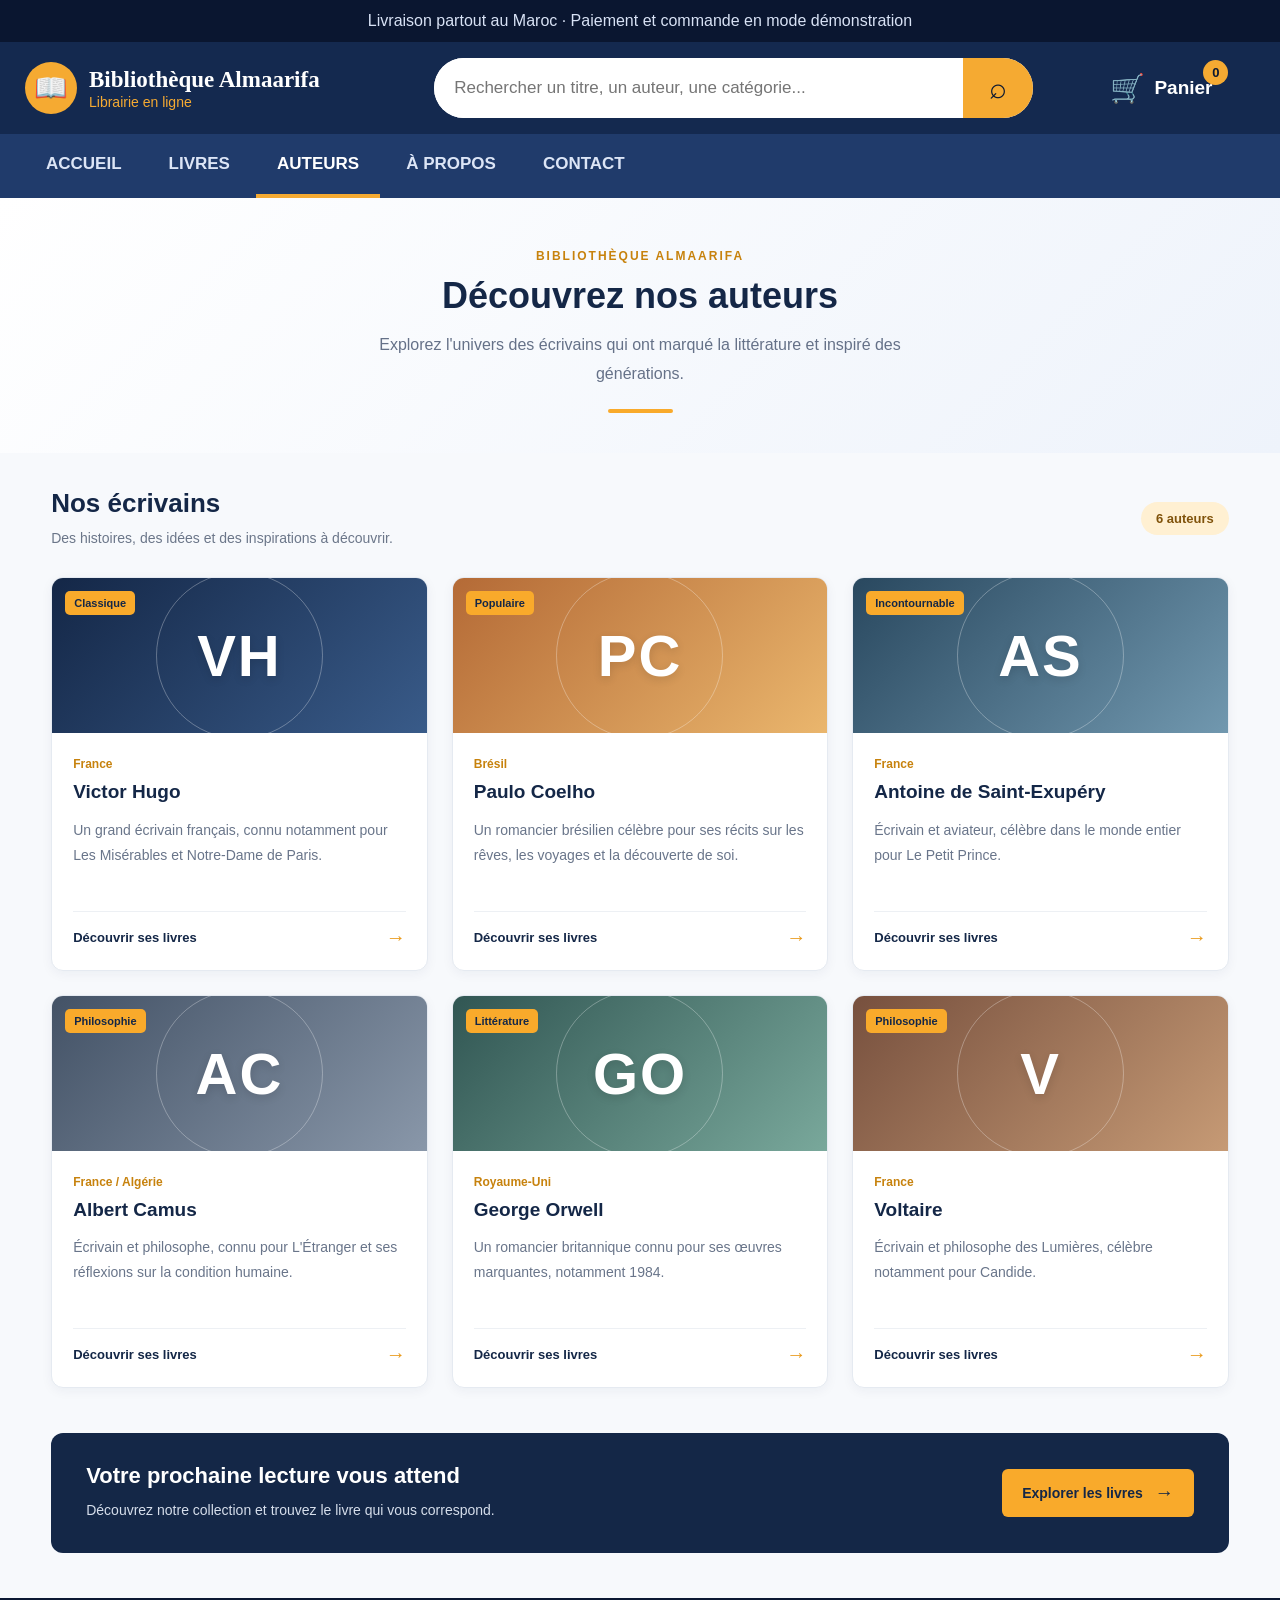
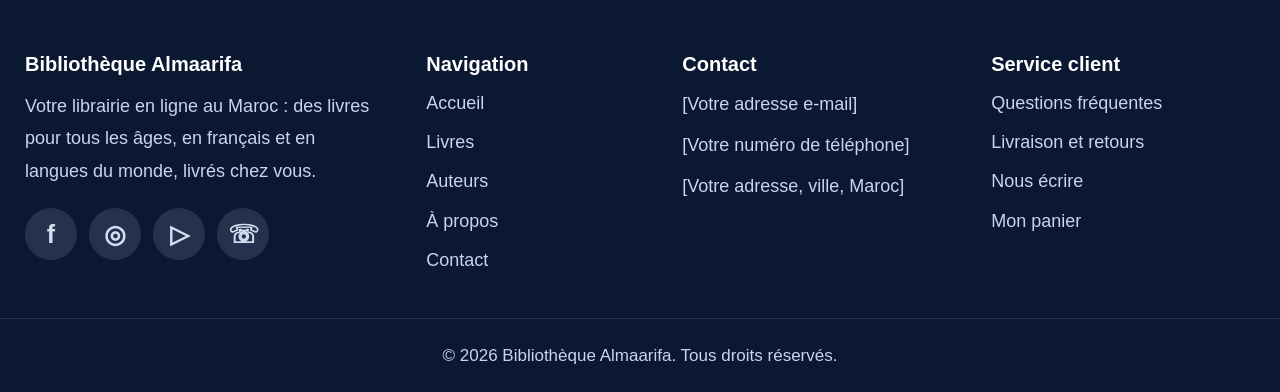
==== Auteurs.html @ 868e1ade "version 2" ====
<!DOCTYPE html>
<html lang="fr">
<head>
    <meta charset="UTF-8">
    <meta name="viewport" content="width=device-width, initial-scale=1.0">
    <title>Ma Bibliothèque</title>
    <link rel="stylesheet" href="style.css">
</head>
<body>
  <header class="site-header">

    <div class="top-bar">
        Livraison partout au Maroc · Paiement et commande en mode démonstration
    </div>

    <div class="header-main">

        <a href="index.html" class="logo">
            <span class="logo-icon">📖</span>
            <span class="logo-text">
                <strong>Bibliothèque Almaarifa</strong>
                <small>Librairie en ligne</small>
            </span>
        </a>

        <form class="search-bar" action="#" method="get">
            <input
                type="search"
                name="recherche"
                placeholder="Rechercher un titre, un auteur, une catégorie..."
            >
            <button type="submit" aria-label="Rechercher">⌕</button>
        </form>

        <a href="panier.html" class="cart">
            <span class="cart-icon">🛒</span>
            <strong>Panier</strong>
            <span class="cart-count">0</span>
        </a>

    </div>

    <nav class="main-nav">
        <div class="nav-container">
            <a href="index.html" >ACCUEIL</a>
            <a href="Livres.html">LIVRES</a>
            <a href="Auteurs.html"class="active">AUTEURS</a>
            <a href="À propos.html">À PROPOS</a>
            <a href="contact.html">CONTACT</a>
        </div>
    </nav>
</header>

<!-- ===== PAGE AUTEURS ===== -->
<main class="auteurs-page">

    <!-- En-tête de la page -->
    <section class="auteurs-hero">
        <span class="auteurs-label">BIBLIOTHÈQUE ALMAARIFA</span>

        <h1>Découvrez nos auteurs</h1>

        <p>
            Explorez l'univers des écrivains qui ont marqué
            la littérature et inspiré des générations.
        </p>

        <div class="auteurs-decoration"></div>
    </section>

    <!-- Présentation -->
    <section class="auteurs-content">

        <div class="auteurs-titre">
            <div>
                <h2>Nos écrivains</h2>
                <p>Des histoires, des idées et des inspirations à découvrir.</p>
            </div>

            <span class="auteurs-total">6 auteurs</span>
        </div>

        <!-- Grille des auteurs -->
        <div class="auteurs-grid">

            <!-- Auteur 1 -->
            <article class="auteur-card">
                <div class="auteur-visuel avatar-vh">
                    <span class="auteur-initiales">VH</span>
                    <span class="auteur-badge">Classique</span>
                </div>

                <div class="auteur-info">
                    <span class="auteur-pays">France</span>
                    <h3>Victor Hugo</h3>
                    <p>
                        Un grand écrivain français, connu notamment
                        pour Les Misérables et Notre-Dame de Paris.
                    </p>

                    <a href="Livres.html" class="auteur-link">
                        Découvrir ses livres <span>→</span>
                    </a>
                </div>
            </article>

            <!-- Auteur 2 -->
            <article class="auteur-card">
                <div class="auteur-visuel avatar-pc">
                    <span class="auteur-initiales">PC</span>
                    <span class="auteur-badge">Populaire</span>
                </div>

                <div class="auteur-info">
                    <span class="auteur-pays">Brésil</span>
                    <h3>Paulo Coelho</h3>
                    <p>
                        Un romancier brésilien célèbre pour ses récits
                        sur les rêves, les voyages et la découverte de soi.
                    </p>

                    <a href="Livres.html" class="auteur-link">
                        Découvrir ses livres <span>→</span>
                    </a>
                </div>
            </article>

            <!-- Auteur 3 -->
            <article class="auteur-card">
                <div class="auteur-visuel avatar-as">
                    <span class="auteur-initiales">AS</span>
                    <span class="auteur-badge">Incontournable</span>
                </div>

                <div class="auteur-info">
                    <span class="auteur-pays">France</span>
                    <h3>Antoine de Saint-Exupéry</h3>
                    <p>
                        Écrivain et aviateur, célèbre dans le monde
                        entier pour Le Petit Prince.
                    </p>

                    <a href="Livres.html" class="auteur-link">
                        Découvrir ses livres <span>→</span>
                    </a>
                </div>
            </article>

            <!-- Auteur 4 -->
            <article class="auteur-card">
                <div class="auteur-visuel avatar-ac">
                    <span class="auteur-initiales">AC</span>
                    <span class="auteur-badge">Philosophie</span>
                </div>

                <div class="auteur-info">
                    <span class="auteur-pays">France / Algérie</span>
                    <h3>Albert Camus</h3>
                    <p>
                        Écrivain et philosophe, connu pour L'Étranger
                        et ses réflexions sur la condition humaine.
                    </p>

                    <a href="Livres.html" class="auteur-link">
                        Découvrir ses livres <span>→</span>
                    </a>
                </div>
            </article>

            <!-- Auteur 5 -->
            <article class="auteur-card">
                <div class="auteur-visuel avatar-go">
                    <span class="auteur-initiales">GO</span>
                    <span class="auteur-badge">Littérature</span>
                </div>

                <div class="auteur-info">
                    <span class="auteur-pays">Royaume-Uni</span>
                    <h3>George Orwell</h3>
                    <p>
                        Un romancier britannique connu pour ses œuvres
                        marquantes, notamment 1984.
                    </p>

                    <a href="Livres.html" class="auteur-link">
                        Découvrir ses livres <span>→</span>
                    </a>
                </div>
            </article>

            <!-- Auteur 6 -->
            <article class="auteur-card">
                <div class="auteur-visuel avatar-v">
                    <span class="auteur-initiales">V</span>
                    <span class="auteur-badge">Philosophie</span>
                </div>

                <div class="auteur-info">
                    <span class="auteur-pays">France</span>
                    <h3>Voltaire</h3>
                    <p>
                        Écrivain et philosophe des Lumières, célèbre
                        notamment pour Candide.
                    </p>

                    <a href="Livres.html" class="auteur-link">
                        Découvrir ses livres <span>→</span>
                    </a>
                </div>
            </article>

        </div>
    </section>

    <!-- Invitation à découvrir les livres -->
    <section class="auteurs-cta">
        <div>
            <h2>Votre prochaine lecture vous attend</h2>
            <p>
                Découvrez notre collection et trouvez le livre
                qui vous correspond.
            </p>
        </div>

        <a href="Livres.html" class="cta-button">
            Explorer les livres <span>→</span>
        </a>
    </section>

</main>
<!-- ===== FIN PAGE AUTEURS ===== -->

<footer class="site-footer">

    <div class="footer-container">

        <!-- Colonne 1 : Présentation -->
        <div class="footer-column footer-about">
            <h3>Bibliothèque Almaarifa</h3>

            <p>
                Votre librairie en ligne au Maroc : des livres
                pour tous les âges, en français et en langues
                du monde, livrés chez vous.
            </p>

            <div class="social-links">
                <a href="#" aria-label="Facebook">f</a>
                <a href="#" aria-label="Instagram">◎</a>
                <a href="#" aria-label="YouTube">▷</a>
                <a href="#" aria-label="WhatsApp">☏</a>
            </div>
        </div>

        <!-- Colonne 2 : Navigation -->
        <div class="footer-column">
            <h3>Navigation</h3>
            <a href="index.html">Accueil</a>
            <a href="Livres.html">Livres</a>
            <a href="Auteurs.html">Auteurs</a>
            <a href="À propos.html">À propos</a>
            <a href="contact.html">Contact</a>
        </div>

        <!-- Colonne 3 : Contact -->
        <div class="footer-column">
            <h3>Contact</h3>
            <p>[Votre adresse e-mail]</p>
            <p>[Votre numéro de téléphone]</p>
            <p>[Votre adresse, ville, Maroc]</p>
        </div>

        <!-- Colonne 4 : Service client -->
        <div class="footer-column">
            <h3>Service client</h3>
            <a href="#">Questions fréquentes</a>
            <a href="#">Livraison et retours</a>
            <a href="contact.html">Nous écrire</a>
            <a href="panier.html">Mon panier</a>
        </div>

    </div>

    <div class="footer-bottom">
        <p>
            © 2026 Bibliothèque Almaarifa. Tous droits réservés.
        </p>
    </div>

</footer>
</body>
</html>
---- style.css ----
:root {
    --navy: #0b1832;
    --navy-light: #14294f;
    --navy-nav: #203b6b;
    --orange: #f5aa32;
    --white: #ffffff;
    --text-light: #c7d5ed;
    --border-color: rgba(255, 255, 255, 0.13);
}

/* ================= GENERAL ================= */
* {
    box-sizing: border-box;
}

body {
    margin: 0;
    font-family: Arial, Helvetica, sans-serif;
    background: #ffffff;
    color: var(--white);
}

a {
    text-decoration: none;
    color: inherit;
}

/* ================= HEADER ================= */
.site-header {
    width: 100%;
    background: var(--navy);
}

/* الشريط العلوي */
.top-bar {
    min-height: 42px;
    padding: 10px 15px;
    display: flex;
    justify-content: center;
    align-items: center;
    text-align: center;
    background: #0a1630;
    color: #d8e2f5;
    font-size: 16px;
}

/* المنطقة الرئيسية */
.header-main {
    width: min(1500px, 100%);
    min-height: 92px;
    margin: auto;
    padding: 15px 25px;
    display: grid;
    grid-template-columns: 1fr minmax(250px, 1.6fr) 0.5fr;
    align-items: center;
    gap: 35px;
    background: var(--navy-light);
}

/* الشعار */
.logo {
    display: flex;
    align-items: center;
    gap: 12px;
    min-width: 0;
}

.logo-icon {
    width: 52px;
    height: 52px;
    flex-shrink: 0;
    display: flex;
    align-items: center;
    justify-content: center;
    border-radius: 50%;
    background: var(--orange);
    font-size: 27px;
}

.logo-text {
    display: flex;
    flex-direction: column;
    gap: 1px;
}

.logo-text strong {
    font-family: Georgia, serif;
    font-size: 23px;
    white-space: nowrap;
}

.logo-text small {
    color: var(--orange);
    font-size: 14px;
}

/* شريط البحث */
.search-bar {
    display: flex;
    width: 100%;
    height: 60px;
    overflow: hidden;
    border-radius: 35px;
    background: var(--white);
}

.search-bar input {
    flex: 1;
    width: 0;
    min-width: 0;
    border: none;
    outline: none;
    padding: 0 20px;
    font-size: 17px;
    color: #333333;
}

.search-bar button {
    width: 70px;
    flex-shrink: 0;
    border: none;
    background: var(--orange);
    color: var(--navy);
    font-size: 30px;
    cursor: pointer;
}

.search-bar button:hover {
    background: #ffc15b;
}

/* السلة */
.cart {
    position: relative;
    justify-self: center;
    display: flex;
    align-items: center;
    gap: 9px;
    font-size: 19px;
}

.cart-icon {
    font-size: 28px;
}

.cart-count {
    position: absolute;
    top: -12px;
    right: -16px;
    width: 25px;
    height: 25px;
    display: flex;
    align-items: center;
    justify-content: center;
    border-radius: 50%;
    background: var(--orange);
    color: var(--navy);
    font-size: 13px;
    font-weight: bold;
}

/* قائمة التنقل */
.main-nav {
    background: var(--navy-nav);
}

.nav-container {
    width: min(1500px, 100%);
    min-height: 64px;
    margin: auto;
    padding: 0 25px;
    display: flex;
    align-items: stretch;
    gap: 5px;
}

.nav-container a {
    display: flex;
    align-items: center;
    justify-content: center;
    padding: 0 21px;
    border-bottom: 4px solid transparent;
    color: #dce5f6;
    font-size: 17px;
    font-weight: bold;
    transition: 0.2s;
}

.nav-container a:hover,
.nav-container a.active {
    color: var(--white);
    border-bottom-color: var(--orange);
}
.site-footer {
    width: 100%;
    background: var(--navy);
    color: var(--text-light);
}

/* الأعمدة الأربعة */
.footer-container {
    width: min(1500px, 100%);
    margin: auto;
    padding: 55px 25px 45px;
    display: grid;
    grid-template-columns: 1.35fr 0.8fr 1fr 1fr;
    gap: 45px;
}

.footer-column {
    min-width: 0;
    display: flex;
    flex-direction: column;
    align-items: flex-start;
    gap: 14px;
}

.footer-column h3 {
    margin: 0 0 1px;
    color: var(--white);
    font-size: 20px;
}

.footer-column p {
    margin: 0;
    font-size: 18px;
    line-height: 1.8;
    overflow-wrap: anywhere;
}

.footer-column > a {
    font-size: 18px;
    line-height: 1.4;
    transition: color 0.2s;
}

.footer-column > a:hover {
    color: var(--orange);
}

/* وصف المكتبة */
.footer-about p {
    margin-top: -1px;
}

/* أيقونات التواصل الاجتماعي */
.social-links {
    display: flex;
    flex-wrap: wrap;
    gap: 12px;
    margin-top: 7px;
}

.social-links a {
    width: 52px;
    height: 52px;
    display: flex;
    align-items: center;
    justify-content: center;
    border-radius: 50%;
    background: #25324d;
    color: #d3def0;
    font-size: 25px;
    font-weight: bold;
    transition: 0.2s;
}

.social-links a:hover {
    background: var(--orange);
    color: var(--navy);
}

/* معلومات الاتصال */
.footer-column:nth-child(3) p {
    line-height: 1.5;
}

/* حقوق النشر */
.footer-bottom {
    min-height: 74px;
    padding: 20px 15px;
    display: flex;
    align-items: center;
    justify-content: center;
    border-top: 1px solid var(--border-color);
    text-align: center;
}

.footer-bottom p {
    margin: 0;
    font-size: 17px;
    line-height: 1.6;
}

/* ================= TABLETS ================= */
@media (max-width: 1000px) {
    .header-main {
        grid-template-columns: 1fr auto;
        gap: 20px;
    }

    .search-bar {
        grid-column: 1 / -1;
        grid-row: 2;
    }

    .cart {
        grid-column: 2;
        grid-row: 1;
    }

    .nav-container {
        justify-content: center;
        flex-wrap: wrap;
    }

    .nav-container a {
        min-height: 55px;
        padding: 0 13px;
        font-size: 15px;
    }

    .footer-container {
        grid-template-columns: repeat(2, minmax(0, 1fr));
        gap: 40px;
    }
}

/* ================= MOBILE ================= */
@media (max-width: 600px) {
    .top-bar {
        font-size: 12px;
        line-height: 1.5;
        padding: 9px 12px;
    }

    .header-main {
        padding: 18px 15px;
        gap: 18px 10px;
    }

    .logo {
        gap: 8px;
    }

    .logo-icon {
        width: 40px;
        height: 40px;
        font-size: 21px;
    }

    .logo-text strong {
        font-size: 16px;
        white-space: normal;
    }

    .logo-text small {
        font-size: 12px;
    }

    .cart {
        gap: 5px;
        font-size: 14px;
    }

    .cart-icon {
        font-size: 22px;
    }

    .search-bar {
        height: 48px;
    }

    .search-bar input {
        padding: 0 13px;
        font-size: 13px;
    }

    .search-bar button {
        width: 48px;
        font-size: 25px;
    }

    .nav-container {
        padding: 5px 8px;
        gap: 0;
    }

    .nav-container a {
        min-height: 44px;
        padding: 0 10px;
        font-size: 12px;
        border-bottom-width: 3px;
    }

    /* الفوتر في الهاتف */
    .footer-container {
        padding: 35px 22px;
        grid-template-columns: 1fr;
        gap: 30px;
    }

    .footer-column h3 {
        font-size: 18px;
    }

    .footer-column p,
    .footer-column > a {
        font-size: 16px;
    }

    .social-links a {
        width: 43px;
        height: 43px;
        font-size: 22px;
    }

    .footer-bottom {
        min-height: 65px;
        padding: 17px 12px;
    }

    .footer-bottom p {
        font-size: 13px;
    }
}

/* Section Nos meilleures ventes */
.meilleures-ventes {
    padding: 50px 5%;
    background-color: #f8f9fc;
    text-align: center;
}

.meilleures-ventes h2 {
    color: #142747;
    font-size: 30px;
    margin-bottom: 10px;
}

.description {
    color: #666;
    margin-bottom: 35px;
    font-size: 16px;
}

/* Conteneur des livres */
.livres-container {
    display: grid;
    grid-template-columns: repeat(4, minmax(0, 1fr));
    gap: 25px;
    max-width: 1400px;
    margin: 0 auto;
}

/* Carte de chaque livre */
.livre {
    background-color: white;
    padding: 20px 15px;
    border-radius: 10px;
    box-shadow: 0 3px 12px rgba(0, 0, 0, 0.08);
    transition: transform 0.3s, box-shadow 0.3s;
}

.livre:hover {
    transform: translateY(-6px);
    box-shadow: 0 8px 20px rgba(0, 0, 0, 0.15);
}

/* Images des livres */
.livre img {
    width: 100%;
    height: 220px;
    object-fit: contain;
    margin-bottom: 15px;
}

/* Titres */
.livre h3 {
    color: #142747;
    font-size: 18px;
    min-height: 44px;
    margin: 10px 0;
}

.auteur {
    color: #777;
    font-size: 14px;
}

/* Prix */
.prix {
    color: #f9aa2b;
    font-size: 20px;
    font-weight: bold;
    margin: 15px 0;
}

/* Bouton Acheter */
.btn-acheter {
    display: inline-block;
    background-color: #142747;
    color: white;
    text-decoration: none;
    padding: 10px 20px;
    border-radius: 5px;
    transition: background-color 0.3s;
}

.btn-acheter:hover {
    background-color: #f9aa2b;
    color: #142747;
}

/* Bouton Voir tous les livres */
.voir-plus {
    display: inline-block;
    margin-top: 35px;
    padding: 12px 25px;
    border: 2px solid #142747;
    border-radius: 5px;
    color: #142747;
    text-decoration: none;
    font-weight: bold;
}

.voir-plus:hover {
    background-color: #142747;
    color: white;
}

/* Adaptation aux tablettes */
@media (max-width: 900px) {
    .livres-container {
        grid-template-columns: repeat(2, minmax(0, 1fr));
        gap: 15px;
    }
}

/* Adaptation aux téléphones */
@media (max-width: 480px) {
    .meilleures-ventes {
        padding: 35px 15px;
    }

    .meilleures-ventes h2 {
        font-size: 24px;
    }

    .livres-container {
        grid-template-columns: repeat(2, minmax(0, 1fr));
        gap: 12px;
    }

    .livre {
        padding: 12px 8px;
    }

    .livre img {
        height: 160px;
    }

    .livre h3 {
        font-size: 15px;
    }
}

/* ===== NOS CATÉGORIES ===== */

.categories-section {
    padding: 45px 4% 55px;
    background-color: #f8faff;
    font-family: Arial, sans-serif;
    box-sizing: border-box;
}

.categories-section * {
    box-sizing: border-box;
}

/* Titre */
.categories-header {
    text-align: center;
    margin-bottom: 35px;
}

.categories-subtitle {
    color: #f9aa2b;
    font-size: 12px;
    font-weight: bold;
    letter-spacing: 2px;
}

.categories-header h2 {
    color: #142747;
    font-size: 30px;
    margin: 10px 0;
    font-weight: bold;
}

.categories-header p {
    color: #68758a;
    font-size: 15px;
    margin: 0;
}

.categories-line {
    width: 65px;
    height: 4px;
    background-color: #f9aa2b;
    border-radius: 5px;
    margin: 16px auto 0;
}

/* Grille des catégories */
.categories-container {
    display: grid;
    grid-template-columns: repeat(4, minmax(0, 1fr));
    gap: 22px;
    max-width: 1400px;
    margin: 0 auto;
}

/* Carte */
.category-card {
    display: flex;
    flex-direction: column;
    align-items: center;
    justify-content: center;
    min-width: 0;
    min-height: 235px;
    padding: 22px 14px;
    text-align: center;
    text-decoration: none;
    background-color: #ffffff;
    border: 1px solid #e5eaf2;
    border-radius: 12px;
    box-shadow: 0 3px 12px rgba(20, 39, 71, 0.05);
    transition: transform 0.3s ease,
                box-shadow 0.3s ease,
                border-color 0.3s ease;
}

.category-card:hover {
    transform: translateY(-6px);
    border-color: #f9aa2b;
    box-shadow: 0 10px 25px rgba(20, 39, 71, 0.12);
}

/* Images */
.category-icon {
    width: 100px;
    height: 95px;
    display: flex;
    align-items: center;
    justify-content: center;
    margin-bottom: 12px;
}

.category-icon img {
    max-width: 100%;
    max-height: 100%;
    object-fit: contain;
    transition: transform 0.3s ease;
}

.category-card:hover .category-icon img {
    transform: scale(1.08);
}

/* Textes */
.category-card h3 {
    color: #142747;
    font-size: 17px;
    line-height: 1.4;
    margin: 0 0 8px;
}

.category-card p {
    color: #788397;
    font-size: 13px;
    line-height: 1.5;
    margin: 0 0 12px;
}

.category-link {
    color: #d98b12;
    font-size: 13px;
    font-weight: bold;
}

/* Tablettes */
@media (max-width: 1000px) {
    .categories-container {
        grid-template-columns: repeat(3, minmax(0, 1fr));
        gap: 16px;
    }
}

/* Téléphones */
@media (max-width: 600px) {
    .categories-section {
        padding: 35px 15px 40px;
    }

    .categories-header h2 {
        font-size: 25px;
    }

    .categories-header p {
        font-size: 13px;
    }

    .categories-container {
        grid-template-columns: repeat(2, minmax(0, 1fr));
        gap: 12px;
    }

    .category-card {
        min-height: 205px;
        padding: 16px 8px;
    }

    .category-icon {
        width: 78px;
        height: 75px;
    }

    .category-card h3 {
        font-size: 15px;
    }

    .category-card p {
        font-size: 12px;
    }

    .category-link {
        font-size: 12px;
    }
}

/* Accessibilité au clavier */
.category-card:focus-visible {
    outline: 3px solid #f9aa2b;
    outline-offset: 3px;
}


/* ===== CORRECTION PAGE LIVRES ===== */

#tous-les-livres.meilleures-ventes {
    background-color: #f8faff;
    padding: 45px 4% 55px;
    color: #142747;
}

/* Titre et description */
#tous-les-livres .section-header {
    text-align: center;
    margin-bottom: 35px;
}

#tous-les-livres .section-subtitle {
    display: block;
    color: #d98b12;
    font-size: 13px;
    font-weight: bold;
    letter-spacing: 1px;
    margin-bottom: 12px;
}

#tous-les-livres .section-header h2 {
    color: #142747;
    font-size: 30px;
    margin: 0 0 12px;
}

#tous-les-livres .section-header p {
    color: #626f82;
    font-size: 15px;
    margin: 0;
}

#tous-les-livres .titre-decoration {
    width: 65px;
    height: 4px;
    background-color: #f9aa2b;
    border-radius: 5px;
    margin: 16px auto;
}

/* Grille des livres */
#tous-les-livres .livres-container {
    display: grid;
    grid-template-columns: repeat(4, minmax(0, 1fr));
    gap: 24px;
    max-width: 1400px;
    margin: 0 auto;
}

/* Cartes blanches */
#tous-les-livres .livre-card {
    background-color: #ffffff;
    color: #142747;
    border: 1px solid #e0e5ed;
    border-radius: 10px;
    overflow: hidden;
    box-shadow: 0 3px 12px rgba(20, 39, 71, 0.08);
    display: flex;
    flex-direction: column;
    min-width: 0;
    transition: transform 0.3s, box-shadow 0.3s;
}

#tous-les-livres .livre-card:hover {
    transform: translateY(-5px);
    box-shadow: 0 8px 20px rgba(20, 39, 71, 0.15);
}

/* Zone des images */
#tous-les-livres .livre-image {
    position: relative;
    height: 235px;
    padding: 15px;
    background-color: #f1f4f9;
    display: flex;
    align-items: center;
    justify-content: center;
}

#tous-les-livres .livre-image img {
    display: block;
    width: 100%;
    height: 100%;
    object-fit: contain;
}

/* Badge */
#tous-les-livres .badge-livre {
    position: absolute;
    top: 10px;
    left: 10px;
    background-color: #f9aa2b;
    color: #142747;
    padding: 5px 8px;
    border-radius: 4px;
    font-size: 11px;
    font-weight: bold;
}

/* Informations : forcer des couleurs lisibles */
#tous-les-livres .livre-info {
    background-color: #ffffff;
    color: #142747;
    padding: 16px;
    flex: 1;
    display: flex;
    flex-direction: column;
}

#tous-les-livres .livre-categorie {
    color: #c17c00;
    font-size: 12px;
    font-weight: bold;
    margin: 0 0 8px;
}

#tous-les-livres .livre-info h3 {
    color: #142747;
    font-size: 17px;
    line-height: 1.4;
    min-height: 48px;
    margin: 0 0 8px;
}

#tous-les-livres .livre-auteur {
    color: #6b7280;
    font-size: 13px;
    margin: 0 0 18px;
}

/* Prix et bouton */
#tous-les-livres .livre-bas {
    display: flex;
    justify-content: space-between;
    align-items: center;
    gap: 10px;
    border-top: 1px solid #eeeeee;
    padding-top: 14px;
    margin-top: auto;
}

#tous-les-livres .livre-prix {
    color: #142747;
    font-size: 18px;
    font-weight: bold;
}

#tous-les-livres .btn-livre {
    display: inline-block;
    background-color: #142747;
    color: #ffffff;
    text-decoration: none;
    padding: 9px 16px;
    border-radius: 5px;
    font-size: 13px;
}

#tous-les-livres .btn-livre:hover {
    background-color: #f9aa2b;
    color: #142747;
}

/* Tablettes */
@media (max-width: 1000px) {
    #tous-les-livres .livres-container {
        grid-template-columns: repeat(2, minmax(0, 1fr));
        gap: 18px;
    }
}

/* Téléphones */
@media (max-width: 480px) {
    #tous-les-livres.meilleures-ventes {
        padding: 30px 15px;
    }

    #tous-les-livres .section-header h2 {
        font-size: 24px;
    }

    #tous-les-livres .livre-image {
        height: 160px;
    }

    #tous-les-livres .livre-info {
        padding: 11px;
    }

    #tous-les-livres .livre-info h3 {
        font-size: 14px;
        min-height: 40px;
    }

    #tous-les-livres .livre-prix {
        font-size: 15px;
    }

    #tous-les-livres .btn-livre {
        padding: 7px 10px;
        font-size: 12px;
    }
}

/* =================================
   PAGE AUTEURS - ALMAARIFA
================================= */

.auteurs-page {
    background-color: #f7f9fc;
    color: #142747;
    font-family: Arial, sans-serif;
    padding-bottom: 45px;
}

.auteurs-page * {
    box-sizing: border-box;
}

/* ===== En-tête ===== */

.auteurs-hero {
    text-align: center;
    padding: 48px 20px 40px;
    background: linear-gradient(135deg, #ffffff, #eef3fb);
}

.auteurs-label {
    display: inline-block;
    color: #c7820d;
    font-size: 12px;
    font-weight: bold;
    letter-spacing: 2px;
    margin-bottom: 12px;
}

.auteurs-hero h1 {
    color: #142747;
    font-size: 36px;
    margin: 0 0 14px;
    font-weight: bold;
}

.auteurs-hero p {
    max-width: 600px;
    margin: 0 auto;
    color: #657188;
    font-size: 16px;
    line-height: 1.8;
}

.auteurs-decoration {
    width: 65px;
    height: 4px;
    background-color: #f9aa2b;
    border-radius: 5px;
    margin: 20px auto 0;
}

/* ===== Contenu ===== */

.auteurs-content {
    max-width: 1400px;
    margin: 0 auto;
    padding: 35px 4% 45px;
}

.auteurs-titre {
    display: flex;
    align-items: center;
    justify-content: space-between;
    gap: 15px;
    margin-bottom: 28px;
}

.auteurs-titre h2 {
    color: #142747;
    font-size: 26px;
    margin: 0 0 8px;
}

.auteurs-titre p {
    color: #6b7689;
    font-size: 14px;
    line-height: 1.6;
    margin: 0;
}

.auteurs-total {
    flex-shrink: 0;
    background-color: #fff0d2;
    color: #80530b;
    border-radius: 20px;
    padding: 9px 15px;
    font-size: 13px;
    font-weight: bold;
}

/* ===== Grille ===== */

.auteurs-grid {
    display: grid;
    grid-template-columns: repeat(3, minmax(0, 1fr));
    gap: 24px;
}

/* ===== Carte ===== */

.auteur-card {
    min-width: 0;
    background-color: #ffffff;
    border: 1px solid #e5eaf1;
    border-radius: 12px;
    overflow: hidden;
    box-shadow: 0 3px 12px rgba(20, 39, 71, 0.05);
    transition: transform 0.3s ease,
                box-shadow 0.3s ease,
                border-color 0.3s ease;
}

.auteur-card:hover {
    transform: translateY(-6px);
    border-color: #f9aa2b;
    box-shadow: 0 10px 24px rgba(20, 39, 71, 0.12);
}

/* ===== Zone des initiales ===== */

.auteur-visuel {
    min-height: 155px;
    position: relative;
    display: flex;
    justify-content: center;
    align-items: center;
    overflow: hidden;
}

.auteur-visuel::before {
    content: "";
    position: absolute;
    width: 165px;
    height: 165px;
    border: 1px solid rgba(255, 255, 255, 0.3);
    border-radius: 50%;
}

.auteur-initiales {
    position: relative;
    z-index: 1;
    color: #ffffff;
    font-size: 58px;
    font-weight: bold;
    letter-spacing: 2px;
    text-shadow: 0 3px 10px rgba(0, 0, 0, 0.12);
}

/* Couleurs des auteurs */

.avatar-vh {
    background: linear-gradient(135deg, #142747, #395b89);
}

.avatar-pc {
    background: linear-gradient(135deg, #b46a36, #eab66d);
}

.avatar-as {
    background: linear-gradient(135deg, #29485f, #7198af);
}

.avatar-ac {
    background: linear-gradient(135deg, #435266, #8997a9);
}

.avatar-go {
    background: linear-gradient(135deg, #315653, #79a89b);
}

.avatar-v {
    background: linear-gradient(135deg, #77503e, #c69a75);
}

/* Badge */

.auteur-badge {
    position: absolute;
    top: 13px;
    left: 13px;
    z-index: 2;
    background-color: #f9aa2b;
    color: #142747;
    border-radius: 5px;
    padding: 6px 9px;
    font-size: 11px;
    font-weight: bold;
}

/* ===== Texte ===== */

.auteur-info {
    padding: 21px;
}

.auteur-pays {
    display: inline-block;
    color: #c7820d;
    font-size: 12px;
    font-weight: bold;
    margin-bottom: 8px;
}

.auteur-info h3 {
    color: #142747;
    font-size: 19px;
    line-height: 1.4;
    margin: 0 0 12px;
}

.auteur-info p {
    color: #69758a;
    font-size: 14px;
    line-height: 1.8;
    min-height: 75px;
    margin: 0 0 18px;
}

/* Lien */

.auteur-link {
    display: flex;
    align-items: center;
    justify-content: space-between;
    gap: 10px;
    padding-top: 14px;
    border-top: 1px solid #edf0f4;
    color: #142747;
    text-decoration: none;
    font-size: 13px;
    font-weight: bold;
    transition: color 0.3s ease;
}

.auteur-link span {
    color: #e99a1b;
    font-size: 20px;
    transition: transform 0.3s ease;
}

.auteur-link:hover {
    color: #d98b12;
}

.auteur-link:hover span {
    transform: translateX(5px);
}

/* ===== Invitation finale ===== */

.auteurs-cta {
    max-width: 1300px;
    margin: 0 auto;
    padding: 30px 35px;
    width: 92%;
    background-color: #142747;
    color: #ffffff;
    border-radius: 12px;
    display: flex;
    justify-content: space-between;
    align-items: center;
    gap: 24px;
}

.auteurs-cta h2 {
    color: #ffffff;
    font-size: 22px;
    margin: 0 0 10px;
}

.auteurs-cta p {
    color: #d6deeb;
    font-size: 14px;
    line-height: 1.7;
    margin: 0;
}

.cta-button {
    display: inline-flex;
    align-items: center;
    justify-content: center;
    gap: 12px;
    flex-shrink: 0;
    padding: 13px 20px;
    background-color: #f9aa2b;
    color: #142747;
    border-radius: 6px;
    text-decoration: none;
    font-size: 14px;
    font-weight: bold;
    transition: background-color 0.3s ease;
}

.cta-button:hover {
    background-color: #ffc45f;
}

.cta-button span {
    font-size: 19px;
}

/* ===== Tablettes ===== */

@media (max-width: 950px) {
    .auteurs-grid {
        grid-template-columns: repeat(2, minmax(0, 1fr));
        gap: 18px;
    }

    .auteurs-hero h1 {
        font-size: 30px;
    }

    .auteurs-cta {
        padding: 25px;
    }
}

/* ===== Téléphones ===== */

@media (max-width: 520px) {
    .auteurs-hero {
        padding: 35px 18px;
    }

    .auteurs-hero h1 {
        font-size: 26px;
    }

    .auteurs-hero p {
        font-size: 14px;
    }

    .auteurs-content {
        padding: 28px 13px 35px;
    }

    .auteurs-titre {
        align-items: flex-start;
    }

    .auteurs-titre h2 {
        font-size: 22px;
    }

    .auteurs-titre p {
        font-size: 12px;
    }

    .auteurs-total {
        padding: 7px 10px;
        font-size: 11px;
    }

    .auteurs-grid {
        grid-template-columns: repeat(2, minmax(0, 1fr));
        gap: 12px;
    }

    .auteur-visuel {
        min-height: 115px;
    }

    .auteur-initiales {
        font-size: 42px;
    }

    .auteur-badge {
        top: 7px;
        left: 7px;
        font-size: 9px;
        padding: 5px 6px;
    }

    .auteur-info {
        padding: 12px;
    }

    .auteur-info h3 {
        font-size: 15px;
    }

    .auteur-info p {
        font-size: 12px;
        line-height: 1.6;
        min-height: 100px;
    }

    .auteur-link {
        font-size: 11px;
    }

    .auteurs-cta {
        width: calc(100% - 26px);
        padding: 22px 16px;
        flex-direction: column;
        align-items: flex-start;
    }

    .auteurs-cta h2 {
        font-size: 19px;
    }

    .cta-button {
        width: 100%;
    }
}

/* ==========================================
   PAGE A PROPOS - BIBLIOTHEQUE ALMAARIFA
========================================== */

.apropos-page {
    --apropos-bleu: #142747;
    --apropos-bleu-clair: #223e68;
    --apropos-orange: #f9aa2b;
    --apropos-gris: #68758a;

    background: #ffffff;
    color: var(--apropos-bleu);
    font-family: Arial, sans-serif;
    overflow: hidden;
}

.apropos-page * {
    box-sizing: border-box;
}

.apropos-page a {
    transition: background-color 0.3s,
                color 0.3s,
                transform 0.3s;
}

/* ===== HERO ===== */

.apropos-hero {
    display: flex;
    justify-content: space-between;
    align-items: center;
    gap: 35px;
    padding: 55px 7%;
    min-height: 340px;
    background: linear-gradient(120deg, #f7f9fd, #eef3fb);
}

.apropos-hero-content {
    flex: 1;
    max-width: 620px;
}

.apropos-label,
.apropos-petit-titre {
    display: inline-block;
    color: #c7830c;
    font-size: 12px;
    font-weight: bold;
    letter-spacing: 1.6px;
    margin-bottom: 13px;
}

.apropos-hero h1 {
    color: var(--apropos-bleu);
    font-size: 36px;
    line-height: 1.3;
    margin: 0 0 18px;
}

.apropos-hero h1 span {
    color: #d98b12;
}

.apropos-hero-content > p {
    color: var(--apropos-gris);
    font-size: 16px;
    line-height: 1.9;
    max-width: 540px;
    margin: 0 0 25px;
}

/* Bouton principal */

.apropos-btn {
    display: inline-flex;
    align-items: center;
    justify-content: center;
    gap: 14px;
    background: var(--apropos-bleu);
    color: #ffffff;
    text-decoration: none;
    padding: 13px 22px;
    border-radius: 6px;
    font-size: 14px;
    font-weight: bold;
}

.apropos-btn span {
    color: var(--apropos-orange);
    font-size: 20px;
}

.apropos-btn:hover {
    background: var(--apropos-orange);
    color: var(--apropos-bleu);
    transform: translateY(-2px);
}

.apropos-btn:hover span {
    color: var(--apropos-bleu);
}

/* ===== Illustration CSS ===== */

.apropos-illustration {
    position: relative;
    flex: 0 0 350px;
    width: 350px;
    height: 265px;
    display: flex;
    align-items: center;
    justify-content: center;
}

.illustration-cercle {
    position: absolute;
    width: 240px;
    height: 240px;
    background: #e0e9f7;
    border-radius: 50%;
}

.illustration-livre {
    position: relative;
    z-index: 2;
    width: 170px;
    height: 210px;
    background: var(--apropos-bleu);
    color: #ffffff;
    border: 5px solid var(--apropos-orange);
    border-radius: 5px 13px 13px 5px;
    box-shadow: 9px 10px 0 rgba(20, 39, 71, 0.12);
    display: flex;
    flex-direction: column;
    align-items: center;
    justify-content: center;
    text-align: center;
}

.illustration-livre span {
    font-size: 38px;
    margin-bottom: 8px;
}

.illustration-livre strong {
    font-size: 20px;
    line-height: 1.4;
}

.illustration-livre small {
    color: var(--apropos-orange);
    font-size: 10px;
    letter-spacing: 2px;
    margin-top: 12px;
}

.livre-deco {
    position: absolute;
    z-index: 1;
    width: 45px;
    height: 145px;
    border-radius: 5px;
    writing-mode: vertical-rl;
    text-align: center;
    padding: 12px 0;
    font-size: 10px;
    font-weight: bold;
    letter-spacing: 1px;
}

.livre-deco-1 {
    left: 15px;
    bottom: 28px;
    background: #e7a84c;
    color: var(--apropos-bleu);
    transform: rotate(-8deg);
}

.livre-deco-2 {
    right: 20px;
    bottom: 27px;
    background: #395a82;
    color: #ffffff;
    transform: rotate(8deg);
}

.livre-deco-3 {
    left: 45px;
    top: 19px;
    width: 34px;
    height: 85px;
    background: #88a9b9;
    color: var(--apropos-bleu);
    transform: rotate(-15deg);
}

.etoile {
    position: absolute;
    z-index: 3;
    color: #e8a023;
    font-size: 35px;
}

.etoile-1 {
    top: 20px;
    right: 40px;
}

.etoile-2 {
    left: 12px;
    top: 40px;
    font-size: 25px;
}

/* ===== QUI SOMMES-NOUS ===== */

.apropos-intro {
    max-width: 1250px;
    margin: 0 auto;
    padding: 65px 5%;
    display: grid;
    grid-template-columns: 0.8fr 1.2fr;
    gap: 55px;
    align-items: start;
}

.apropos-intro-titre h2,
.valeurs-header h2 {
    color: var(--apropos-bleu);
    font-size: 30px;
    line-height: 1.4;
    margin: 0;
}

.apropos-trait {
    width: 60px;
    height: 4px;
    background: var(--apropos-orange);
    border-radius: 4px;
    margin-top: 17px;
}

.apropos-intro-texte p {
    color: var(--apropos-gris);
    font-size: 15px;
    line-height: 2;
    margin: 0 0 17px;
}

.apropos-intro-texte strong {
    color: var(--apropos-bleu);
}

/* ===== MISSION ET VISION ===== */

.apropos-mission {
    background: #f6f8fc;
    padding: 48px 5%;
    display: grid;
    grid-template-columns: repeat(2, minmax(0, 1fr));
    gap: 25px;
}

.mission-card {
    background: #ffffff;
    border: 1px solid #e6ebf3;
    border-radius: 12px;
    padding: 30px;
    text-align: center;
    box-shadow: 0 4px 15px rgba(20, 39, 71, 0.04);
    border-bottom: 4px solid var(--apropos-bleu);
}

.mission-card-orange {
    border-bottom-color: var(--apropos-orange);
}

.mission-icon {
    width: 62px;
    height: 62px;
    margin: 0 auto 17px;
    background: #edf2fa;
    border-radius: 50%;
    display: flex;
    align-items: center;
    justify-content: center;
    font-size: 29px;
}

.mission-card h3 {
    color: var(--apropos-bleu);
    font-size: 22px;
    margin: 0 0 12px;
}

.mission-card p {
    color: var(--apropos-gris);
    font-size: 14px;
    line-height: 1.9;
    margin: 0;
}

/* ===== VALEURS ===== */

.apropos-valeurs {
    max-width: 1400px;
    margin: 0 auto;
    padding: 65px 5%;
}

.valeurs-header {
    text-align: center;
    margin-bottom: 35px;
}

.valeurs-header > p {
    color: var(--apropos-gris);
    font-size: 15px;
    line-height: 1.8;
    margin: 12px 0 0;
}

.apropos-trait {
    margin-left: 0;
}

.valeurs-header .apropos-trait {
    margin-left: auto;
    margin-right: auto;
}

.valeurs-grid {
    display: grid;
    grid-template-columns: repeat(4, minmax(0, 1fr));
    gap: 20px;
}

.valeur-card {
    padding: 28px 19px;
    background: #ffffff;
    border: 1px solid #e4e9f1;
    border-radius: 10px;
    text-align: center;
    transition: transform 0.3s, box-shadow 0.3s;
}

.valeur-card:hover {
    transform: translateY(-5px);
    box-shadow: 0 9px 24px rgba(20, 39, 71, 0.09);
}

.valeur-icon {
    width: 64px;
    height: 64px;
    background: #fff2d9;
    border-radius: 50%;
    display: flex;
    align-items: center;
    justify-content: center;
    font-size: 29px;
    margin: 0 auto 17px;
}

.valeur-card h3 {
    color: var(--apropos-bleu);
    font-size: 17px;
    margin: 0 0 11px;
}

.valeur-card p {
    color: var(--apropos-gris);
    font-size: 13px;
    line-height: 1.9;
    margin: 0;
}

/* ===== POURQUOI ALMAARIFA ===== */

.apropos-choix {
    background: #f6f8fc;
    display: grid;
    grid-template-columns: 1.15fr 0.85fr;
    gap: 40px;
    align-items: center;
    padding: 55px 7%;
}

.choix-contenu h2 {
    color: var(--apropos-bleu);
    font-size: 29px;
    line-height: 1.4;
    margin: 0 0 15px;
}

.choix-contenu > p {
    color: var(--apropos-gris);
    font-size: 15px;
    line-height: 1.9;
    margin: 0 0 20px;
}

.choix-liste {
    list-style: none;
    padding: 0;
    margin: 0 0 25px;
}

.choix-liste li {
    display: flex;
    align-items: flex-start;
    gap: 12px;
    color: var(--apropos-bleu);
    font-size: 14px;
    line-height: 1.7;
    margin-bottom: 12px;
}

.choix-check {
    flex-shrink: 0;
    width: 23px;
    height: 23px;
    background: #fff0d0;
    color: #98600b;
    border-radius: 50%;
    display: inline-flex;
    align-items: center;
    justify-content: center;
    font-weight: bold;
}

/* Illustration de droite */

.choix-visuel {
    position: relative;
    min-height: 280px;
    display: flex;
    justify-content: center;
    align-items: center;
}

.choix-grand-cercle {
    position: absolute;
    width: 250px;
    height: 250px;
    background: #e0e9f7;
    border-radius: 50%;
}

.choix-livre {
    position: relative;
    z-index: 1;
    width: 250px;
    min-height: 210px;
    padding: 27px 20px;
    background: var(--apropos-bleu);
    border-radius: 8px;
    border-left: 6px solid var(--apropos-orange);
    color: #ffffff;
    text-align: center;
    box-shadow: 0 12px 28px rgba(20, 39, 71, 0.16);
}

.choix-livre > span {
    font-size: 43px;
}

.choix-livre h3 {
    color: #ffffff;
    font-size: 22px;
    line-height: 1.4;
    margin: 9px 0;
}

.choix-livre p {
    color: #f9c46f;
    font-size: 12px;
    margin: 0;
}

.choix-decoration {
    position: absolute;
    z-index: 2;
    bottom: 12px;
    right: 0;
    background: var(--apropos-orange);
    color: var(--apropos-bleu);
    padding: 11px 15px;
    border-radius: 5px;
    font-size: 11px;
    font-weight: bold;
    letter-spacing: 2px;
}

/* ===== CTA FINAL ===== */

.apropos-cta {
    margin: 55px auto 0;
    width: 90%;
    padding: 38px 20px;
    background: var(--apropos-bleu);
    color: #ffffff;
    text-align: center;
    border-radius: 12px;
}

.apropos-cta h2 {
    color: #ffffff;
    font-size: 26px;
    line-height: 1.5;
    margin: 0 0 12px;
}

.apropos-cta p {
    color: #d8e0ee;
    font-size: 14px;
    line-height: 1.8;
    margin: 0 auto 23px;
    max-width: 600px;
}

.cta-apropos-btn {
    display: inline-flex;
    align-items: center;
    justify-content: center;
    gap: 12px;
    padding: 13px 23px;
    background: var(--apropos-orange);
    color: var(--apropos-bleu);
    border-radius: 6px;
    text-decoration: none;
    font-size: 14px;
    font-weight: bold;
}

.cta-apropos-btn:hover {
    background: #ffc45f;
    transform: translateY(-2px);
}

.cta-apropos-btn span {
    font-size: 20px;
}

/* ===== TABLETTES ===== */

@media (max-width: 900px) {
    .apropos-hero {
        padding: 40px 5%;
        gap: 15px;
    }

    .apropos-hero h1 {
        font-size: 30px;
    }

    .apropos-illustration {
        flex-basis: 290px;
        width: 290px;
        transform: scale(0.9);
    }

    .apropos-intro {
        gap: 30px;
    }

    .valeurs-grid {
        grid-template-columns: repeat(2, minmax(0, 1fr));
    }

    .apropos-choix {
        padding: 45px 5%;
        gap: 20px;
    }
}

/* ===== TÉLÉPHONES ===== */

@media (max-width: 600px) {
    .apropos-hero {
        flex-direction: column;
        text-align: center;
        padding: 35px 18px;
    }

    .apropos-hero h1 {
        font-size: 27px;
    }

    .apropos-hero-content > p {
        font-size: 14px;
    }

    .apropos-illustration {
        flex: none;
        width: 100%;
        max-width: 320px;
        height: 235px;
        transform: scale(0.85);
        margin: -5px auto;
    }

    .apropos-intro {
        grid-template-columns: 1fr;
        gap: 22px;
        padding: 40px 20px;
    }

    .apropos-intro-titre h2,
    .valeurs-header h2 {
        font-size: 25px;
    }

    .apropos-intro-texte p {
        font-size: 14px;
    }

    .apropos-mission {
        grid-template-columns: 1fr;
        gap: 17px;
        padding: 35px 18px;
    }

    .mission-card {
        padding: 25px 20px;
    }

    .apropos-valeurs {
        padding: 42px 15px;
    }

    .valeurs-grid {
        grid-template-columns: repeat(2, minmax(0, 1fr));
        gap: 12px;
    }

    .valeur-card {
        padding: 22px 12px;
    }

    .valeur-card h3 {
        font-size: 15px;
    }

    .valeur-card p {
        font-size: 12px;
        line-height: 1.8;
    }

    .valeur-icon {
        width: 54px;
        height: 54px;
        font-size: 25px;
    }

    .apropos-choix {
        grid-template-columns: 1fr;
        gap: 20px;
        padding: 40px 20px;
    }

    .choix-contenu h2 {
        font-size: 25px;
    }

    .choix-contenu > p {
        font-size: 14px;
    }

    .choix-visuel {
        min-height: 260px;
    }

    .apropos-cta {
        width: calc(100% - 30px);
        margin-top: 35px;
        padding: 30px 18px;
    }

    .apropos-cta h2 {
        font-size: 22px;
    }

    .apropos-cta p {
        font-size: 13px;
    }

    .cta-apropos-btn {
        width: 100%;
    }
}

/* =========================================
   PAGE CONTACT - BIBLIOTHEQUE ALMAARIFA
========================================= */

.contact-page {
    --contact-bleu: #142747;
    --contact-orange: #f9aa2b;
    --contact-gris: #68758a;

    background-color: #f7f9fc;
    color: var(--contact-bleu);
    font-family: Arial, sans-serif;
}

.contact-page * {
    box-sizing: border-box;
}

/* ===== En-tête ===== */

.contact-hero {
    padding: 42px 20px 38px;
    text-align: center;
    background: linear-gradient(135deg, #ffffff, #edf2fa);
}

.contact-label {
    display: inline-block;
    color: #c7830c;
    font-size: 12px;
    font-weight: bold;
    letter-spacing: 2px;
    margin-bottom: 10px;
}

.contact-hero h1 {
    color: var(--contact-bleu);
    font-size: 35px;
    margin: 0 0 12px;
    line-height: 1.4;
}

.contact-hero > p {
    max-width: 600px;
    margin: 0 auto;
    color: var(--contact-gris);
    font-size: 15px;
    line-height: 1.8;
}

.contact-decoration {
    width: 65px;
    height: 4px;
    background: var(--contact-orange);
    border-radius: 5px;
    margin: 17px auto 0;
}

/* ===== Organisation principale ===== */

.contact-container {
    max-width: 1250px;
    width: 92%;
    margin: 0 auto;
    padding: 45px 0 55px;

    display: grid;
    grid-template-columns: 0.9fr 1.1fr;
    align-items: start;
    gap: 35px;
}

/* ===== Colonne informations ===== */

.contact-informations {
    padding: 10px 0;
}

.contact-small-title {
    display: inline-block;
    color: #c7830c;
    font-size: 12px;
    font-weight: bold;
    letter-spacing: 1.5px;
    margin-bottom: 12px;
}

.contact-informations h2 {
    color: var(--contact-bleu);
    font-size: 28px;
    line-height: 1.45;
    margin: 0 0 15px;
}

.contact-intro {
    color: var(--contact-gris);
    font-size: 14px;
    line-height: 1.9;
    margin: 0 0 25px;
}

/* Cartes d'informations */

.contact-info-card {
    display: flex;
    align-items: flex-start;
    gap: 15px;
    padding: 17px;
    margin-bottom: 14px;

    background: #ffffff;
    border: 1px solid #e5eaf2;
    border-radius: 9px;

    transition: transform 0.3s, box-shadow 0.3s;
}

.contact-info-card:hover {
    transform: translateY(-3px);
    box-shadow: 0 6px 18px rgba(20, 39, 71, 0.08);
}

.contact-info-icon {
    flex-shrink: 0;
    width: 45px;
    height: 45px;

    display: flex;
    align-items: center;
    justify-content: center;

    background: #fff1d5;
    border-radius: 9px;
    font-size: 22px;
}

.contact-info-card h3 {
    color: var(--contact-bleu);
    font-size: 16px;
    margin: 2px 0 7px;
}

.contact-info-card p {
    color: var(--contact-gris);
    font-size: 13px;
    line-height: 1.7;
    margin: 0;
}

/* Lien catalogue */

.contact-catalogue-btn {
    display: inline-flex;
    align-items: center;
    gap: 12px;

    margin-top: 12px;
    padding: 12px 18px;

    color: var(--contact-bleu);
    border: 2px solid var(--contact-bleu);
    border-radius: 6px;
    text-decoration: none;
    font-size: 13px;
    font-weight: bold;

    transition: all 0.3s;
}

.contact-catalogue-btn span {
    color: #d98b12;
    font-size: 19px;
}

.contact-catalogue-btn:hover {
    background: var(--contact-bleu);
    color: #ffffff;
}

/* ===== Formulaire ===== */

.contact-form-card {
    background: #ffffff;
    padding: 30px;
    border: 1px solid #e5eaf2;
    border-radius: 12px;
    box-shadow: 0 5px 22px rgba(20, 39, 71, 0.06);
}

.contact-form-header {
    margin-bottom: 25px;
    padding-bottom: 18px;
    border-bottom: 1px solid #e9edf3;
}

.contact-form-header h2 {
    color: var(--contact-bleu);
    font-size: 23px;
    line-height: 1.4;
    margin: 0 0 8px;
}

.contact-form-header p {
    color: var(--contact-gris);
    font-size: 13px;
    margin: 0;
}

/* Champs côte à côte */

.contact-form-row {
    display: grid;
    grid-template-columns: repeat(2, minmax(0, 1fr));
    gap: 15px;
}

.contact-field {
    min-width: 0;
    margin-bottom: 19px;
}

.contact-field label {
    display: block;
    color: var(--contact-bleu);
    font-size: 13px;
    font-weight: bold;
    margin-bottom: 8px;
}

.contact-field input,
.contact-field select,
.contact-field textarea {
    display: block;
    width: 100%;
    max-width: 100%;
    padding: 12px 13px;

    color: var(--contact-bleu);
    background: #fbfcfe;

    font-family: inherit;
    font-size: 13px;

    border: 1px solid #dce3ed;
    border-radius: 6px;
    outline: none;

    transition: border-color 0.3s, box-shadow 0.3s;
}

.contact-field input,
.contact-field select {
    min-height: 44px;
}

.contact-field textarea {
    min-height: 140px;
    resize: vertical;
    line-height: 1.7;
}

.contact-field input::placeholder,
.contact-field textarea::placeholder {
    color: #9aa4b3;
}

.contact-field input:focus,
.contact-field select:focus,
.contact-field textarea:focus {
    border-color: var(--contact-orange);
    box-shadow: 0 0 0 3px rgba(249, 170, 43, 0.15);
}

/* Message obligatoire */

.contact-required {
    color: #788397;
    font-size: 11px;
    margin: -5px 0 17px;
}

/* Bouton d'envoi */

.contact-submit {
    width: 100%;
    min-height: 48px;
    padding: 13px 18px;

    display: flex;
    align-items: center;
    justify-content: center;
    gap: 12px;

    background: var(--contact-bleu);
    color: #ffffff;

    border: none;
    border-radius: 6px;

    font-family: inherit;
    font-size: 14px;
    font-weight: bold;
    cursor: pointer;

    transition: background-color 0.3s, transform 0.3s;
}

.contact-submit span {
    color: var(--contact-orange);
    font-size: 20px;
}

.contact-submit:hover {
    background: #243f69;
    transform: translateY(-2px);
}

/* ===== Partie basse ===== */

.contact-bottom {
    width: 92%;
    max-width: 1250px;

    margin: 0 auto 50px;
    padding: 30px 20px;

    background: #142747;
    border-radius: 12px;
    text-align: center;
}

.contact-bottom-icon {
    font-size: 31px;
    margin-bottom: 8px;
}

.contact-bottom h2 {
    color: #ffffff;
    font-size: 23px;
    line-height: 1.5;
    margin: 0 0 10px;
}

.contact-bottom p {
    color: #dce5f2;
    font-size: 14px;
    line-height: 1.8;
    margin: 0 0 20px;
}

.contact-bottom-btn {
    display: inline-block;
    padding: 12px 22px;

    color: #142747;
    background: #f9aa2b;

    border-radius: 6px;
    text-decoration: none;
    font-size: 13px;
    font-weight: bold;

    transition: background-color 0.3s;
}

.contact-bottom-btn:hover {
    background: #ffc45f;
}

/* ===== Tablettes ===== */

@media (max-width: 900px) {
    .contact-container {
        grid-template-columns: 1fr;
        max-width: 650px;
        gap: 25px;
    }

    .contact-informations h2 {
        font-size: 25px;
    }
}

/* ===== Téléphones ===== */

@media (max-width: 520px) {
    .contact-hero {
        padding: 32px 17px;
    }

    .contact-hero h1 {
        font-size: 27px;
    }

    .contact-hero > p {
        font-size: 13px;
    }

    .contact-container {
        width: calc(100% - 28px);
        padding: 30px 0 35px;
        gap: 20px;
    }

    .contact-informations h2 {
        font-size: 23px;
    }

    .contact-form-card {
        padding: 20px 15px;
    }

    .contact-form-header h2 {
        font-size: 20px;
    }

    .contact-form-row {
        grid-template-columns: 1fr;
        gap: 0;
    }

    .contact-field input,
    .contact-field select,
    .contact-field textarea {
        font-size: 14px;
    }

    .contact-bottom {
        width: calc(100% - 28px);
        margin-bottom: 30px;
        padding: 25px 15px;
    }

    .contact-bottom h2 {
        font-size: 20px;
    }

    .contact-bottom p {
        font-size: 13px;
    }
}
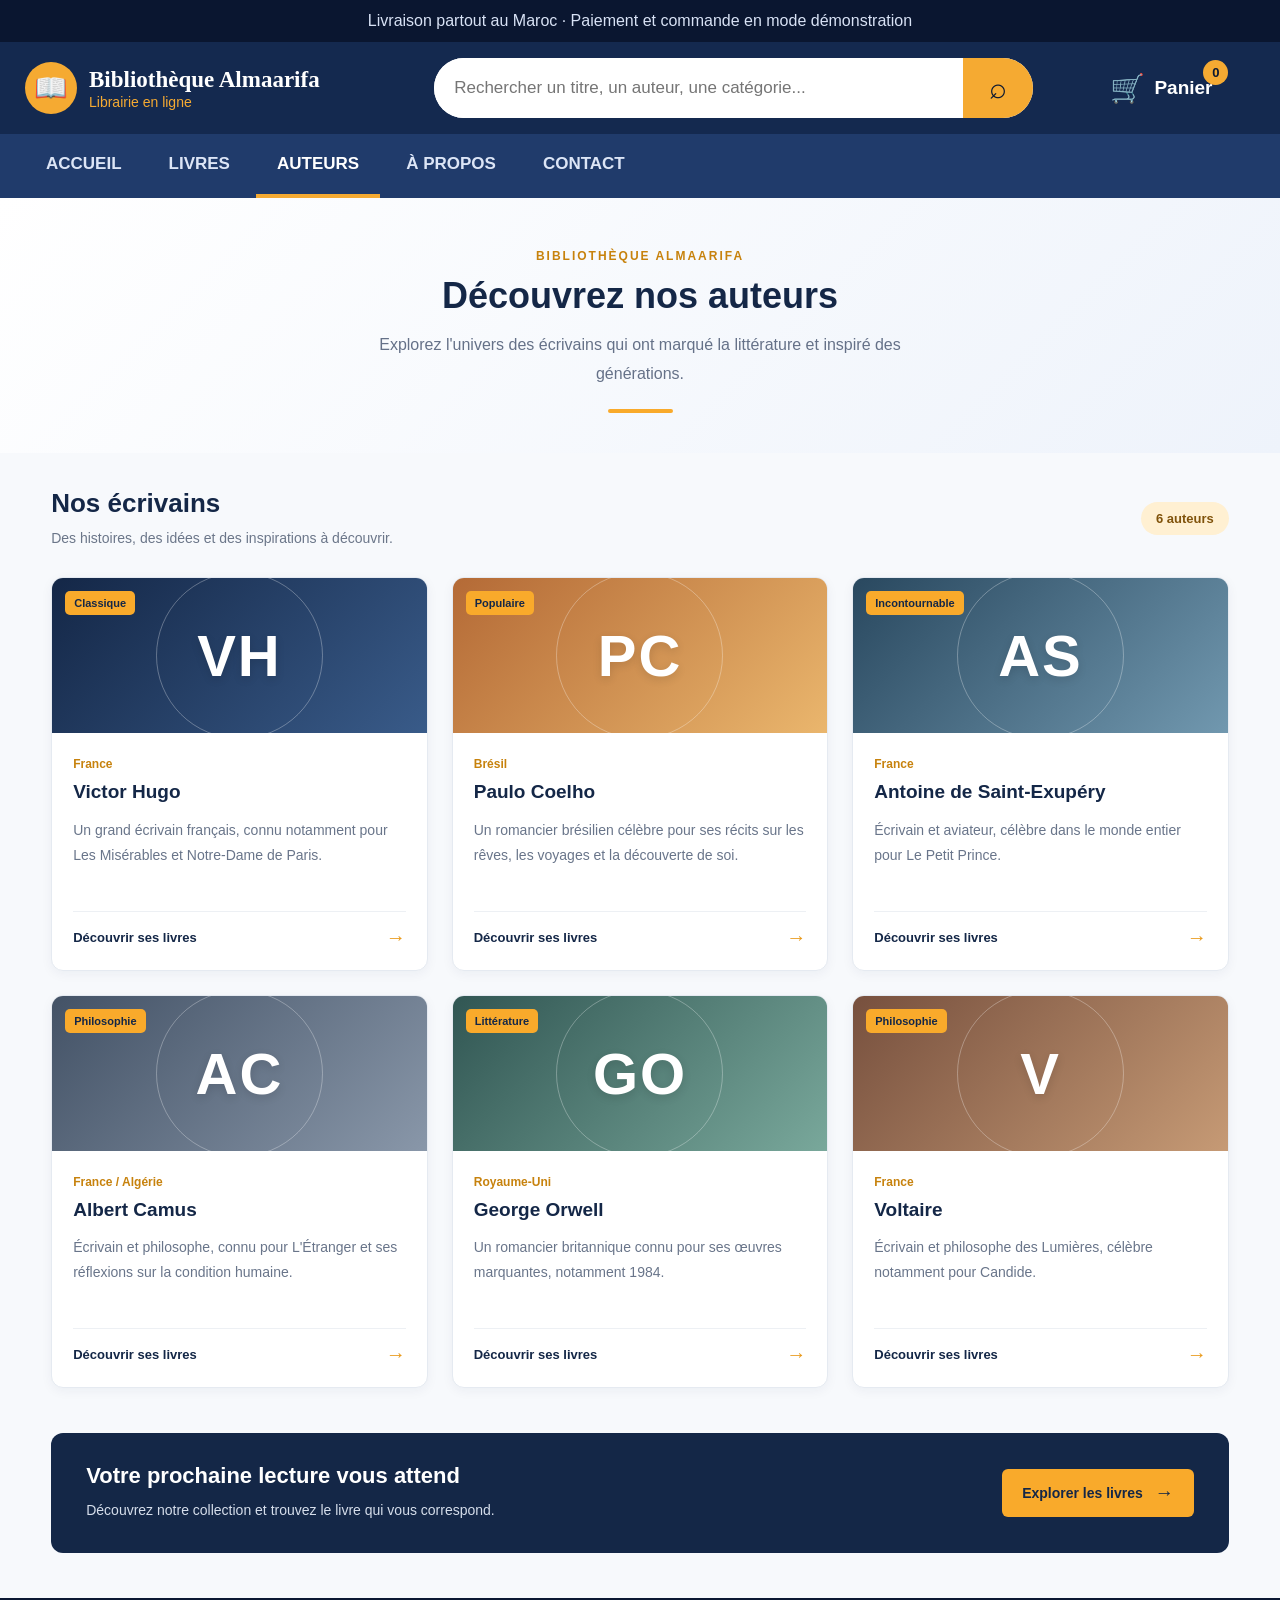
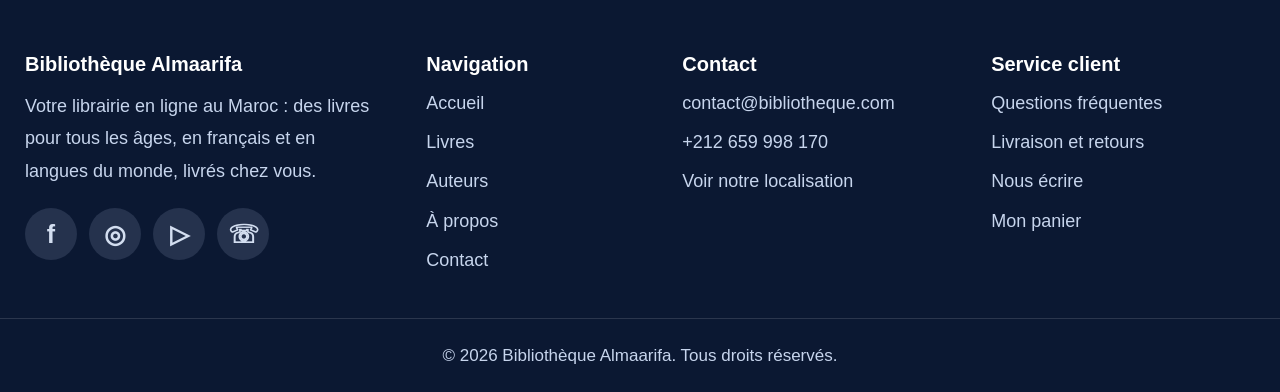
==== commit 4faa7c16: "update" ====
--- a/Auteurs.html
+++ b/Auteurs.html
@@ -261,31 +261,31 @@
             <a href="À propos.html">À propos</a>
             <a href="contact.html">Contact</a>
         </div>
-
         <!-- Colonne 3 : Contact -->
-        <div class="footer-column">
-            <h3>Contact</h3>
-            <p>[Votre adresse e-mail]</p>
-            <p>[Votre numéro de téléphone]</p>
-            <p>[Votre adresse, ville, Maroc]</p>
-        </div>
-
-        <!-- Colonne 4 : Service client -->
-        <div class="footer-column">
-            <h3>Service client</h3>
-            <a href="#">Questions fréquentes</a>
-            <a href="#">Livraison et retours</a>
-            <a href="contact.html">Nous écrire</a>
-            <a href="panier.html">Mon panier</a>
-        </div>
-
-    </div>
-
-    <div class="footer-bottom">
-        <p>
-            © 2026 Bibliothèque Almaarifa. Tous droits réservés.
-        </p>
-    </div>
+                <div class="footer-column">
+                    <h3>Contact</h3>
+                    <a href="mailto:contact@bibliotheque.com">contact@bibliotheque.com</a>
+                    <a href="tel:+212659 998 170">+212 659 998 170</a>
+                    <a href="https://www.google.com/maps/search/?api=1&query=Agadir+Maroc" target="_blank"> Voir notre
+                        localisation</a>
+                </div>
+
+                <!-- Colonne 4 : Service client -->
+                <div class="footer-column">
+                    <h3>Service client</h3>
+                    <a href="#">Questions fréquentes</a>
+                    <a href="#">Livraison et retours</a>
+                    <a href="#">Nous écrire</a>
+                    <a href="#">Mon panier</a>
+                </div>
+
+            </div>
+
+            <div class="footer-bottom">
+                <p>
+                    © 2026 Bibliothèque Almaarifa. Tous droits réservés.
+                </p>
+            </div>
 
 </footer>
 </body>
--- a/style.css
+++ b/style.css
@@ -9,7 +9,6 @@
     --border-color: rgba(255, 255, 255, 0.13);
 }
 
-/* ================= GENERAL ================= */
 * {
     box-sizing: border-box;
 }
@@ -26,13 +25,11 @@
     color: inherit;
 }
 
-/* ================= HEADER ================= */
 .site-header {
     width: 100%;
     background: var(--navy);
 }
 
-/* الشريط العلوي */
 .top-bar {
     min-height: 42px;
     padding: 10px 15px;
@@ -45,7 +42,6 @@
     font-size: 16px;
 }
 
-/* المنطقة الرئيسية */
 .header-main {
     width: min(1500px, 100%);
     min-height: 92px;
@@ -58,7 +54,6 @@
     background: var(--navy-light);
 }
 
-/* الشعار */
 .logo {
     display: flex;
     align-items: center;
@@ -95,7 +90,6 @@
     font-size: 14px;
 }
 
-/* شريط البحث */
 .search-bar {
     display: flex;
     width: 100%;
@@ -130,7 +124,6 @@
     background: #ffc15b;
 }
 
-/* السلة */
 .cart {
     position: relative;
     justify-self: center;
@@ -160,7 +153,6 @@
     font-weight: bold;
 }
 
-/* قائمة التنقل */
 .main-nav {
     background: var(--navy-nav);
 }
@@ -192,381 +184,6 @@
     color: var(--white);
     border-bottom-color: var(--orange);
 }
-.site-footer {
-    width: 100%;
-    background: var(--navy);
-    color: var(--text-light);
-}
-
-/* الأعمدة الأربعة */
-.footer-container {
-    width: min(1500px, 100%);
-    margin: auto;
-    padding: 55px 25px 45px;
-    display: grid;
-    grid-template-columns: 1.35fr 0.8fr 1fr 1fr;
-    gap: 45px;
-}
-
-.footer-column {
-    min-width: 0;
-    display: flex;
-    flex-direction: column;
-    align-items: flex-start;
-    gap: 14px;
-}
-
-.footer-column h3 {
-    margin: 0 0 1px;
-    color: var(--white);
-    font-size: 20px;
-}
-
-.footer-column p {
-    margin: 0;
-    font-size: 18px;
-    line-height: 1.8;
-    overflow-wrap: anywhere;
-}
-
-.footer-column > a {
-    font-size: 18px;
-    line-height: 1.4;
-    transition: color 0.2s;
-}
-
-.footer-column > a:hover {
-    color: var(--orange);
-}
-
-/* وصف المكتبة */
-.footer-about p {
-    margin-top: -1px;
-}
-
-/* أيقونات التواصل الاجتماعي */
-.social-links {
-    display: flex;
-    flex-wrap: wrap;
-    gap: 12px;
-    margin-top: 7px;
-}
-
-.social-links a {
-    width: 52px;
-    height: 52px;
-    display: flex;
-    align-items: center;
-    justify-content: center;
-    border-radius: 50%;
-    background: #25324d;
-    color: #d3def0;
-    font-size: 25px;
-    font-weight: bold;
-    transition: 0.2s;
-}
-
-.social-links a:hover {
-    background: var(--orange);
-    color: var(--navy);
-}
-
-/* معلومات الاتصال */
-.footer-column:nth-child(3) p {
-    line-height: 1.5;
-}
-
-/* حقوق النشر */
-.footer-bottom {
-    min-height: 74px;
-    padding: 20px 15px;
-    display: flex;
-    align-items: center;
-    justify-content: center;
-    border-top: 1px solid var(--border-color);
-    text-align: center;
-}
-
-.footer-bottom p {
-    margin: 0;
-    font-size: 17px;
-    line-height: 1.6;
-}
-
-/* ================= TABLETS ================= */
-@media (max-width: 1000px) {
-    .header-main {
-        grid-template-columns: 1fr auto;
-        gap: 20px;
-    }
-
-    .search-bar {
-        grid-column: 1 / -1;
-        grid-row: 2;
-    }
-
-    .cart {
-        grid-column: 2;
-        grid-row: 1;
-    }
-
-    .nav-container {
-        justify-content: center;
-        flex-wrap: wrap;
-    }
-
-    .nav-container a {
-        min-height: 55px;
-        padding: 0 13px;
-        font-size: 15px;
-    }
-
-    .footer-container {
-        grid-template-columns: repeat(2, minmax(0, 1fr));
-        gap: 40px;
-    }
-}
-
-/* ================= MOBILE ================= */
-@media (max-width: 600px) {
-    .top-bar {
-        font-size: 12px;
-        line-height: 1.5;
-        padding: 9px 12px;
-    }
-
-    .header-main {
-        padding: 18px 15px;
-        gap: 18px 10px;
-    }
-
-    .logo {
-        gap: 8px;
-    }
-
-    .logo-icon {
-        width: 40px;
-        height: 40px;
-        font-size: 21px;
-    }
-
-    .logo-text strong {
-        font-size: 16px;
-        white-space: normal;
-    }
-
-    .logo-text small {
-        font-size: 12px;
-    }
-
-    .cart {
-        gap: 5px;
-        font-size: 14px;
-    }
-
-    .cart-icon {
-        font-size: 22px;
-    }
-
-    .search-bar {
-        height: 48px;
-    }
-
-    .search-bar input {
-        padding: 0 13px;
-        font-size: 13px;
-    }
-
-    .search-bar button {
-        width: 48px;
-        font-size: 25px;
-    }
-
-    .nav-container {
-        padding: 5px 8px;
-        gap: 0;
-    }
-
-    .nav-container a {
-        min-height: 44px;
-        padding: 0 10px;
-        font-size: 12px;
-        border-bottom-width: 3px;
-    }
-
-    /* الفوتر في الهاتف */
-    .footer-container {
-        padding: 35px 22px;
-        grid-template-columns: 1fr;
-        gap: 30px;
-    }
-
-    .footer-column h3 {
-        font-size: 18px;
-    }
-
-    .footer-column p,
-    .footer-column > a {
-        font-size: 16px;
-    }
-
-    .social-links a {
-        width: 43px;
-        height: 43px;
-        font-size: 22px;
-    }
-
-    .footer-bottom {
-        min-height: 65px;
-        padding: 17px 12px;
-    }
-
-    .footer-bottom p {
-        font-size: 13px;
-    }
-}
-
-/* Section Nos meilleures ventes */
-.meilleures-ventes {
-    padding: 50px 5%;
-    background-color: #f8f9fc;
-    text-align: center;
-}
-
-.meilleures-ventes h2 {
-    color: #142747;
-    font-size: 30px;
-    margin-bottom: 10px;
-}
-
-.description {
-    color: #666;
-    margin-bottom: 35px;
-    font-size: 16px;
-}
-
-/* Conteneur des livres */
-.livres-container {
-    display: grid;
-    grid-template-columns: repeat(4, minmax(0, 1fr));
-    gap: 25px;
-    max-width: 1400px;
-    margin: 0 auto;
-}
-
-/* Carte de chaque livre */
-.livre {
-    background-color: white;
-    padding: 20px 15px;
-    border-radius: 10px;
-    box-shadow: 0 3px 12px rgba(0, 0, 0, 0.08);
-    transition: transform 0.3s, box-shadow 0.3s;
-}
-
-.livre:hover {
-    transform: translateY(-6px);
-    box-shadow: 0 8px 20px rgba(0, 0, 0, 0.15);
-}
-
-/* Images des livres */
-.livre img {
-    width: 100%;
-    height: 220px;
-    object-fit: contain;
-    margin-bottom: 15px;
-}
-
-/* Titres */
-.livre h3 {
-    color: #142747;
-    font-size: 18px;
-    min-height: 44px;
-    margin: 10px 0;
-}
-
-.auteur {
-    color: #777;
-    font-size: 14px;
-}
-
-/* Prix */
-.prix {
-    color: #f9aa2b;
-    font-size: 20px;
-    font-weight: bold;
-    margin: 15px 0;
-}
-
-/* Bouton Acheter */
-.btn-acheter {
-    display: inline-block;
-    background-color: #142747;
-    color: white;
-    text-decoration: none;
-    padding: 10px 20px;
-    border-radius: 5px;
-    transition: background-color 0.3s;
-}
-
-.btn-acheter:hover {
-    background-color: #f9aa2b;
-    color: #142747;
-}
-
-/* Bouton Voir tous les livres */
-.voir-plus {
-    display: inline-block;
-    margin-top: 35px;
-    padding: 12px 25px;
-    border: 2px solid #142747;
-    border-radius: 5px;
-    color: #142747;
-    text-decoration: none;
-    font-weight: bold;
-}
-
-.voir-plus:hover {
-    background-color: #142747;
-    color: white;
-}
-
-/* Adaptation aux tablettes */
-@media (max-width: 900px) {
-    .livres-container {
-        grid-template-columns: repeat(2, minmax(0, 1fr));
-        gap: 15px;
-    }
-}
-
-/* Adaptation aux téléphones */
-@media (max-width: 480px) {
-    .meilleures-ventes {
-        padding: 35px 15px;
-    }
-
-    .meilleures-ventes h2 {
-        font-size: 24px;
-    }
-
-    .livres-container {
-        grid-template-columns: repeat(2, minmax(0, 1fr));
-        gap: 12px;
-    }
-
-    .livre {
-        padding: 12px 8px;
-    }
-
-    .livre img {
-        height: 160px;
-    }
-
-    .livre h3 {
-        font-size: 15px;
-    }
-}
-
-/* ===== NOS CATÉGORIES ===== */
 
 .categories-section {
     padding: 45px 4% 55px;
@@ -613,7 +230,6 @@
     margin: 16px auto 0;
 }
 
-/* Grille des catégories */
 .categories-container {
     display: grid;
     grid-template-columns: repeat(4, minmax(0, 1fr));
@@ -622,7 +238,6 @@
     margin: 0 auto;
 }
 
-/* Carte */
 .category-card {
     display: flex;
     flex-direction: column;
@@ -648,7 +263,6 @@
     box-shadow: 0 10px 25px rgba(20, 39, 71, 0.12);
 }
 
-/* Images */
 .category-icon {
     width: 100px;
     height: 95px;
@@ -669,7 +283,6 @@
     transform: scale(1.08);
 }
 
-/* Textes */
 .category-card h3 {
     color: #142747;
     font-size: 17px;
@@ -690,15 +303,6 @@
     font-weight: bold;
 }
 
-/* Tablettes */
-@media (max-width: 1000px) {
-    .categories-container {
-        grid-template-columns: repeat(3, minmax(0, 1fr));
-        gap: 16px;
-    }
-}
-
-/* Téléphones */
 @media (max-width: 600px) {
     .categories-section {
         padding: 35px 15px 40px;
@@ -739,15 +343,339 @@
         font-size: 12px;
     }
 }
-
-/* Accessibilité au clavier */
 .category-card:focus-visible {
     outline: 3px solid #f9aa2b;
     outline-offset: 3px;
 }
 
-
-/* ===== CORRECTION PAGE LIVRES ===== */
+.site-footer {
+    width: 100%;
+    background: var(--navy);
+    color: var(--text-light);
+}
+
+/* الأعمدة الأربعة */
+.footer-container {
+    width: min(1500px, 100%);
+    margin: auto;
+    padding: 55px 25px 45px;
+    display: grid;
+    grid-template-columns: 1.35fr 0.8fr 1fr 1fr;
+    gap: 45px;
+}
+
+.footer-column {
+    min-width: 0;
+    display: flex;
+    flex-direction: column;
+    align-items: flex-start;
+    gap: 14px;
+}
+
+.footer-column h3 {
+    margin: 0 0 1px;
+    color: var(--white);
+    font-size: 20px;
+}
+
+.footer-column p {
+    margin: 0;
+    font-size: 18px;
+    line-height: 1.8;
+    overflow-wrap: anywhere;
+}
+
+.footer-column > a {
+    font-size: 18px;
+    line-height: 1.4;
+    transition: color 0.2s;
+}
+
+.footer-column > a:hover {
+    color: var(--orange);
+}
+
+/* وصف المكتبة */
+.footer-about p {
+    margin-top: -1px;
+}
+
+/* أيقونات التواصل الاجتماعي */
+.social-links {
+    display: flex;
+    flex-wrap: wrap;
+    gap: 12px;
+    margin-top: 7px;
+}
+
+.social-links a {
+    width: 52px;
+    height: 52px;
+    display: flex;
+    align-items: center;
+    justify-content: center;
+    border-radius: 50%;
+    background: #25324d;
+    color: #d3def0;
+    font-size: 25px;
+    font-weight: bold;
+    transition: 0.2s;
+}
+
+.social-links a:hover {
+    background: var(--orange);
+    color: var(--navy);
+}
+
+/* معلومات الاتصال */
+.footer-column:nth-child(3) p {
+    line-height: 1.5;
+}
+
+/* حقوق النشر */
+.footer-bottom {
+    min-height: 74px;
+    padding: 20px 15px;
+    display: flex;
+    align-items: center;
+    justify-content: center;
+    border-top: 1px solid var(--border-color);
+    text-align: center;
+}
+
+.footer-bottom p {
+    margin: 0;
+    font-size: 17px;
+    line-height: 1.6;
+}
+
+@media (max-width: 600px) {
+    .top-bar {
+        font-size: 12px;
+        line-height: 1.5;
+        padding: 9px 12px;
+    }
+
+    .header-main {
+        padding: 18px 15px;
+        gap: 18px 10px;
+    }
+
+    .logo {
+        gap: 8px;
+    }
+
+    .logo-icon {
+        width: 40px;
+        height: 40px;
+        font-size: 21px;
+    }
+
+    .logo-text strong {
+        font-size: 16px;
+        white-space: normal;
+    }
+
+    .logo-text small {
+        font-size: 12px;
+    }
+
+    .cart {
+        gap: 5px;
+        font-size: 14px;
+    }
+
+    .cart-icon {
+        font-size: 22px;
+    }
+
+    .search-bar {
+        height: 48px;
+    }
+
+    .search-bar input {
+        padding: 0 13px;
+        font-size: 13px;
+    }
+
+    .search-bar button {
+        width: 48px;
+        font-size: 25px;
+    }
+
+    .nav-container {
+        padding: 5px 8px;
+        gap: 0;
+    }
+
+    .nav-container a {
+        min-height: 44px;
+        padding: 0 10px;
+        font-size: 12px;
+        border-bottom-width: 3px;
+    }
+    .footer-container {
+        padding: 35px 22px;
+        grid-template-columns: 1fr;
+        gap: 30px;
+    }
+
+    .footer-column h3 {
+        font-size: 18px;
+    }
+
+    .footer-column p,
+    .footer-column > a {
+        font-size: 16px;
+    }
+
+    .social-links a {
+        width: 43px;
+        height: 43px;
+        font-size: 22px;
+    }
+
+    .footer-bottom {
+        min-height: 65px;
+        padding: 17px 12px;
+    }
+
+    .footer-bottom p {
+        font-size: 13px;
+    }
+}
+
+.meilleures-ventes {
+    padding: 50px 5%;
+    background-color: #f8f9fc;
+    text-align: center;
+}
+
+.meilleures-ventes h2 {
+    color: #142747;
+    font-size: 30px;
+    margin-bottom: 10px;
+}
+
+.description {
+    color: #666;
+    margin-bottom: 35px;
+    font-size: 16px;
+}
+
+/* Conteneur des livres */
+.livres-container {
+    display: grid;
+    grid-template-columns: repeat(4, minmax(0, 1fr));
+    gap: 25px;
+    max-width: 1400px;
+    margin: 0 auto;
+}
+
+/* Carte de chaque livre */
+.livre {
+    background-color: white;
+    padding: 20px 15px;
+    border-radius: 10px;
+    box-shadow: 0 3px 12px rgba(0, 0, 0, 0.08);
+    transition: transform 0.3s, box-shadow 0.3s;
+}
+
+.livre:hover {
+    transform: translateY(-6px);
+    box-shadow: 0 8px 20px rgba(0, 0, 0, 0.15);
+}
+
+/* Images des livres */
+.livre img {
+    width: 100%;
+    height: 220px;
+    object-fit: contain;
+    margin-bottom: 15px;
+}
+
+/* Titres */
+.livre h3 {
+    color: #142747;
+    font-size: 18px;
+    min-height: 44px;
+    margin: 10px 0;
+}
+
+.auteur {
+    color: #777;
+    font-size: 14px;
+}
+
+/* Prix */
+.prix {
+    color: #f9aa2b;
+    font-size: 20px;
+    font-weight: bold;
+    margin: 15px 0;
+}
+
+/* Bouton Acheter */
+.btn-acheter {
+    display: inline-block;
+    background-color: #142747;
+    color: white;
+    text-decoration: none;
+    padding: 10px 20px;
+    border-radius: 5px;
+    transition: background-color 0.3s;
+}
+
+.btn-acheter:hover {
+    background-color: #f9aa2b;
+    color: #142747;
+}
+
+/* Bouton Voir tous les livres */
+.voir-plus {
+    display: inline-block;
+    margin-top: 35px;
+    padding: 12px 25px;
+    border: 2px solid #142747;
+    border-radius: 5px;
+    color: #142747;
+    text-decoration: none;
+    font-weight: bold;
+}
+
+.voir-plus:hover {
+    background-color: #142747;
+    color: white;
+}
+
+
+/* Adaptation aux téléphones */
+@media (max-width: 480px) {
+    .meilleures-ventes {
+        padding: 35px 15px;
+    }
+
+    .meilleures-ventes h2 {
+        font-size: 24px;
+    }
+
+    .livres-container {
+        grid-template-columns: repeat(2, minmax(0, 1fr));
+        gap: 12px;
+    }
+
+    .livre {
+        padding: 12px 8px;
+    }
+
+    .livre img {
+        height: 160px;
+    }
+
+    .livre h3 {
+        font-size: 15px;
+    }
+}
 
 #tous-les-livres.meilleures-ventes {
     background-color: #f8faff;
